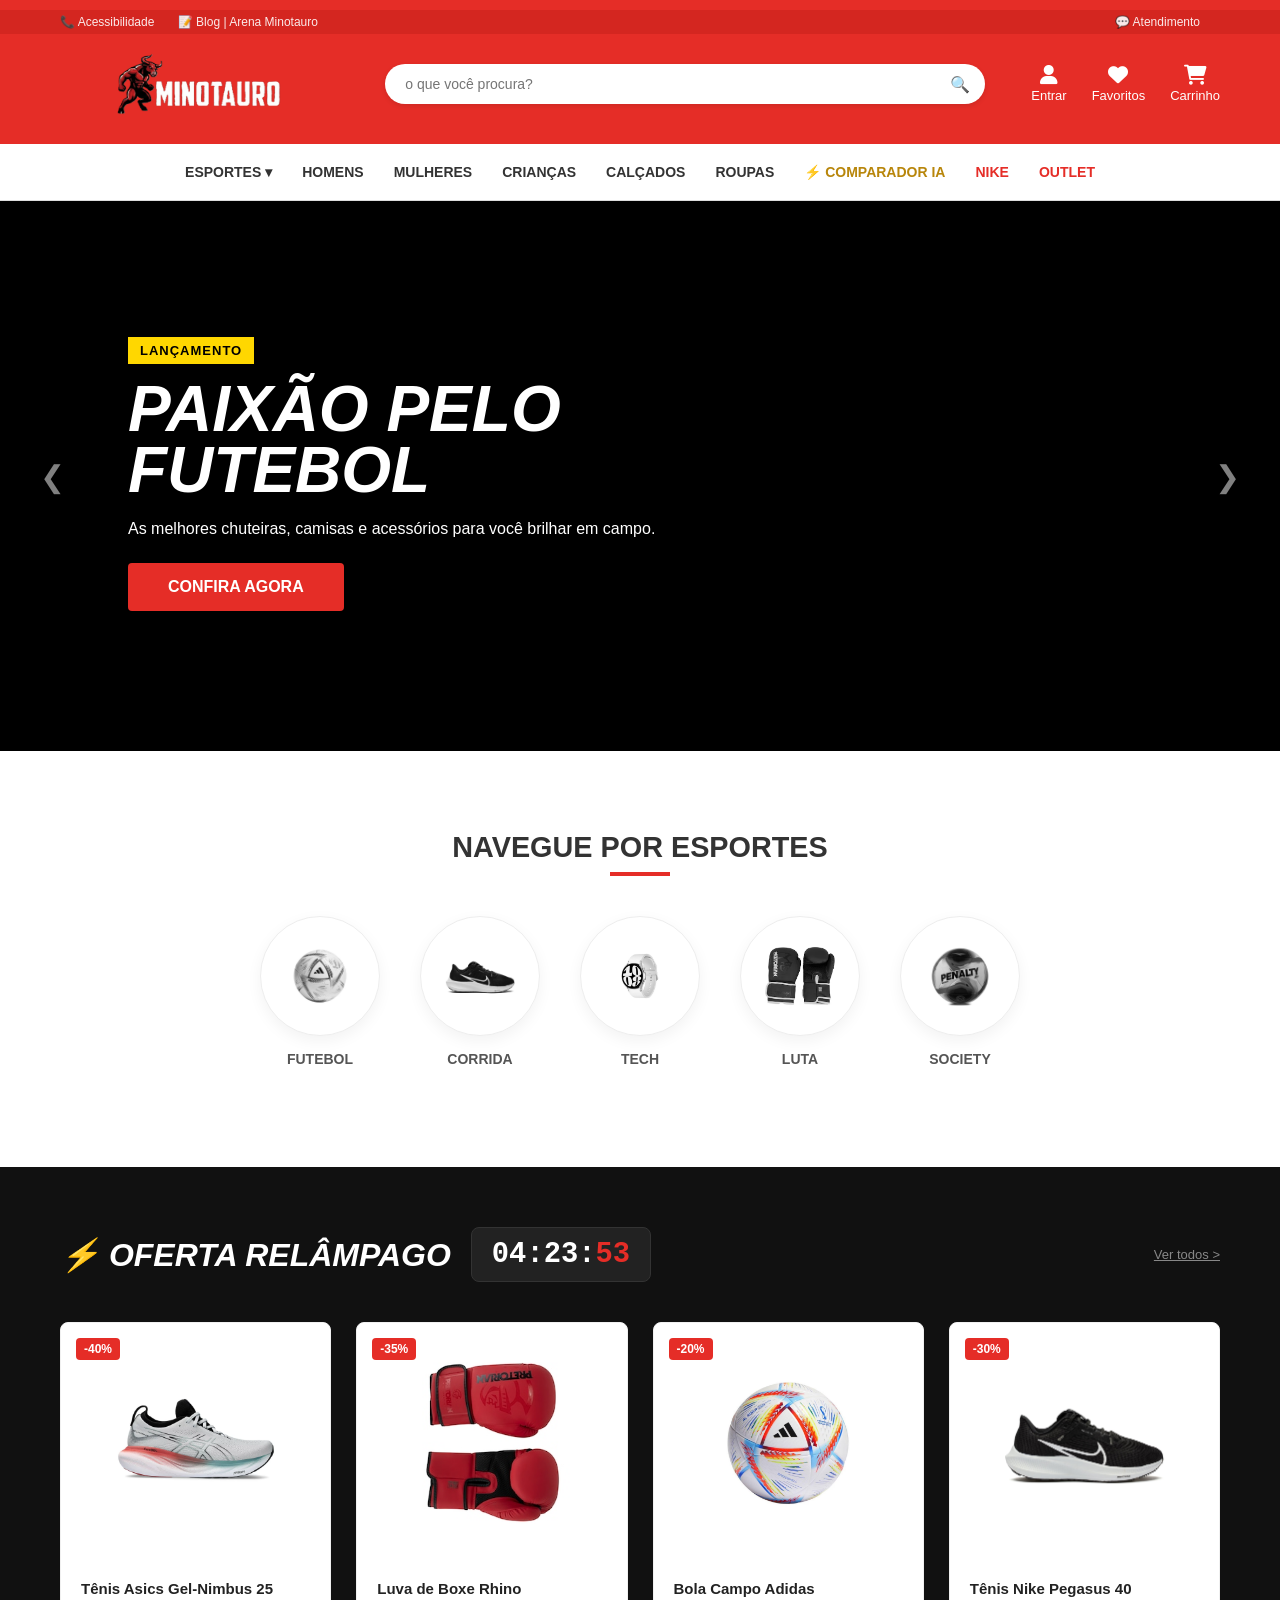
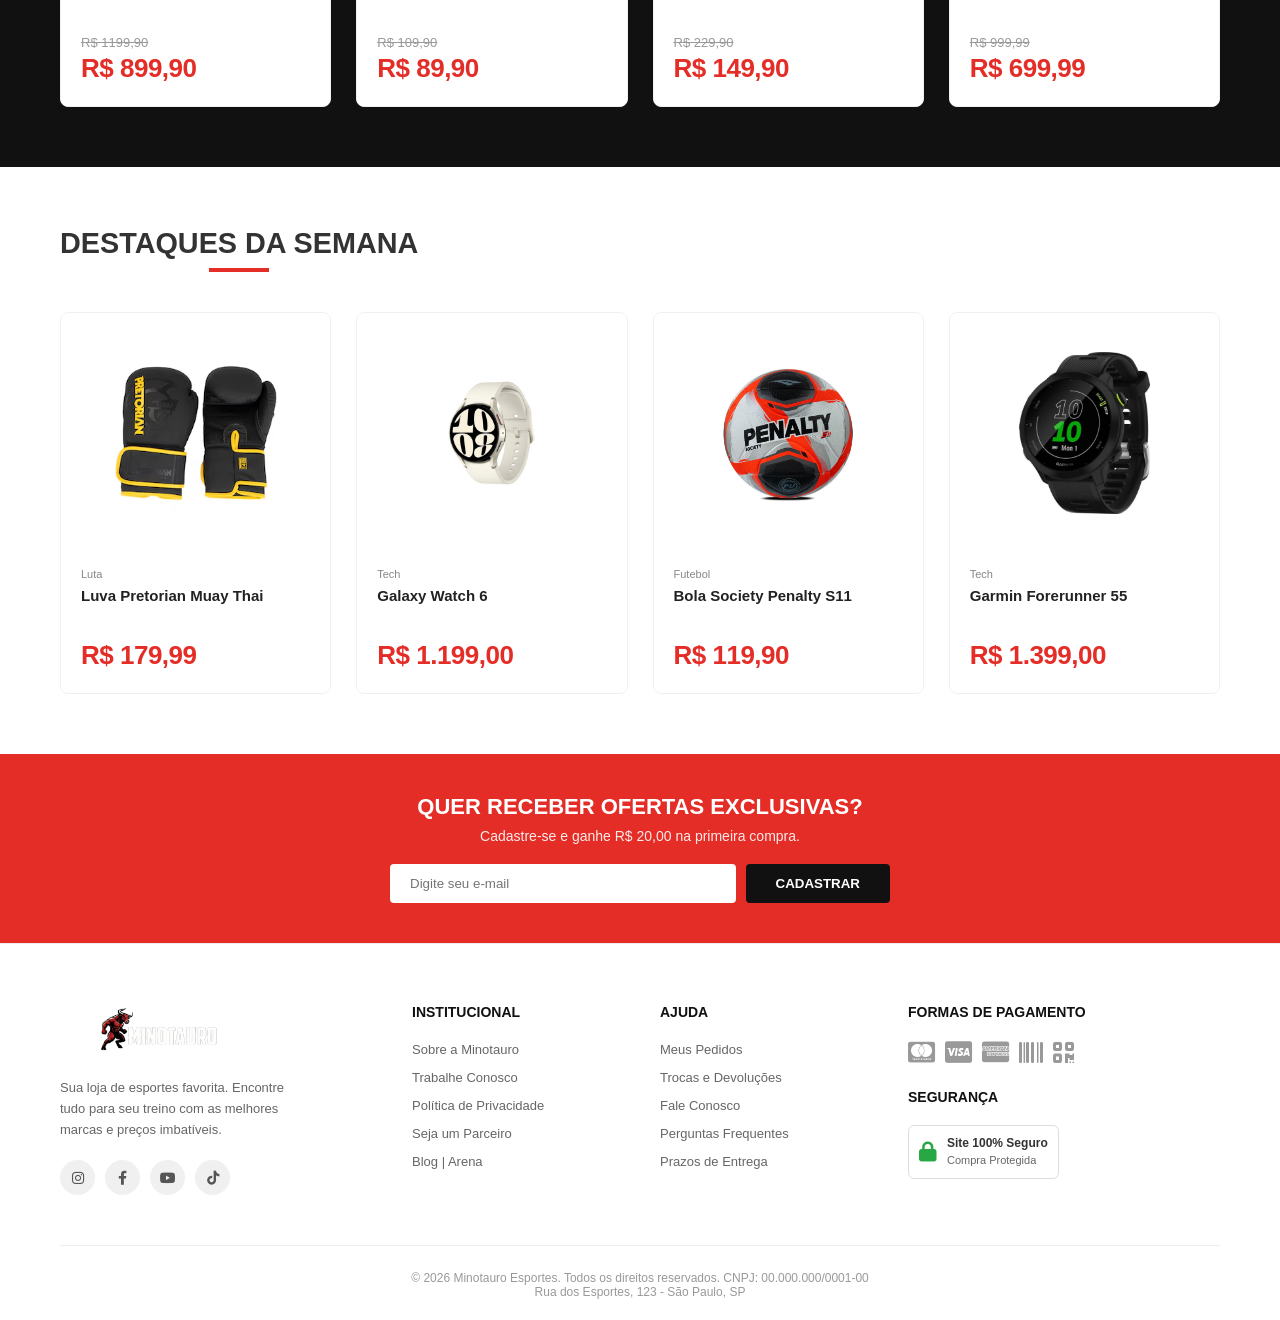
==== home.html @ d7e00674 "Refinamento do projeto" ====
<!DOCTYPE html>
<html lang="pt-BR">
<head>
    <meta charset="UTF-8">
    <meta name="viewport" content="width=device-width, initial-scale=1.0">
    <title>Minotauro Sports - Oficial</title>
    <link rel="stylesheet" href="home.css">
    <link rel="stylesheet" href="https://cdnjs.cloudflare.com/ajax/libs/font-awesome/6.0.0/css/all.min.css">
</head>
<body>

    <header class="header">
        <div class="header-top">
            <div class="container">
                <div class="header-links">
                    <span>📞 Acessibilidade</span>
                    <span>📝 Blog | Arena Minotauro</span>
                </div>
                <div class="header-links">
                    <span>💬 Atendimento</span>
                </div>
            </div>
        </div>
        <div class="header-main">
            <div class="container header-content">
                <button class="mobile-menu-btn" onclick="toggleMenu()"><i class="fas fa-bars"></i></button>

                <a href="home.html" class="logo">
                    <img src="imagens/Minotauro 3.PNG" alt="Minotauro" class="logo-img">
                </a>
                
                <div class="search-container">
                    <input type="text" class="search-input" placeholder="o que você procura?">
                    <button class="search-btn">🔍</button>
                </div>

              <div class="header-icons">
    
    <a href="login.html" id="btn-login-header" class="header-item">
        <i class="fas fa-user"></i> <span>Entrar</span>
    </a>

    <a href="#" class="header-item"><i class="fas fa-heart"></i> <span>Favoritos</span></a>
    
    <a href="#" class="header-item">
        <i class="fas fa-shopping-cart"></i> 
        <span id="cart-count" class="cart-badge" style="display:none">0</span>
        <span>Carrinho</span>
    </a>
</div>
            </div>
        </div>
    </header>

    <nav class="nav-bar" id="navBar">
        <div class="container">
            <ul class="nav-list">
              <li class="dropdown">
                    <a href="#" class="nav-link">Esportes ▾</a>
                    <div class="dropdown-content">
                        <a href="#"><i class="fas fa-running"></i> Corrida</a>
                        <a href="#"><i class="far fa-futbol"></i> Futebol</a>
                        <a href="#"><i class="fas fa-dumbbell"></i> Academia</a>
                        <a href="#"><i class="fas fa-basketball-ball"></i> Basquete</a>
                        <a href="#"><i class="fas fa-swimmer"></i> Natação</a>
                        <a href="#"><i class="fas fa-table-tennis"></i> Tênis</a>
                    </div>
                </li>
                <li><a href="#" class="nav-link">Homens</a></li>
                <li><a href="#" class="nav-link">Mulheres</a></li>
                <li><a href="#" class="nav-link">Crianças</a></li>
                <li><a href="#" class="nav-link">Calçados</a></li>
                <li><a href="#" class="nav-link">Roupas</a></li>
                
                <li>
                    <a href="index.html" id="btn-comparador-menu" class="nav-link link-dourado-brilhante">
                        ⚡ Comparador IA
                    </a>
                </li>
                
                <li><a href="#" class="nav-link red-text">Nike</a></li>
                <li><a href="#" class="nav-link red-text">Outlet</a></li>
            </ul>
        </div>
    </nav>

    <section class="hero-slider">
        <div class="slider-container">
            <div class="slide active" style="background-image: url('https://images.unsplash.com/photo-1517466787929-bc90951d0974?auto=format&fit=crop&q=80');">
                <div class="hero-content">
                    <span class="tag-hero">Lançamento</span>
                    <h1>Paixão pelo<br>Futebol</h1>
                    <p>As melhores chuteiras, camisas e acessórios para você brilhar em campo.</p>
                    <a href="#" class="btn-hero">Confira Agora</a>
                </div>
            </div>
            <div class="slide" style="background-image: url('https://images.unsplash.com/photo-1534438327276-14e5300c3a48?auto=format&fit=crop&q=80');">
                <div class="hero-content">
                    <span class="tag-hero">Alta Performance</span>
                    <h1>Supere seus<br>Limites</h1>
                    <p>Roupas de compressão e tênis de performance para o seu treino.</p>
                    <a href="#" class="btn-hero">Ver Ofertas</a>
                </div>
            </div>
        </div>
        <button class="prev-slide" onclick="mudarSlide(-1)">&#10094;</button>
        <button class="next-slide" onclick="mudarSlide(1)">&#10095;</button>
    </section>

    <section class="container categories-section">
        <h2 class="section-title">Navegue por Esportes</h2>
        <div class="cat-grid">
            <a href="#" class="cat-item">
                <div class="cat-circle"><img src="imagens/Bola Futebol Campo Adidas Al Rihla.avif" alt="Futebol"></div>
                <span class="cat-name">Futebol</span>
            </a>
            <a href="#" class="cat-item">
                <div class="cat-circle"><img src="imagens/tenis Nike Pegasus 40.avif" alt="Corrida"></div>
                <span class="cat-name">Corrida</span>
            </a>
            <a href="#" class="cat-item">
                <div class="cat-circle"><img src="imagens/Smartwatch Samsung Galaxy Watch 6.avif" alt="Tech"></div>
                <span class="cat-name">Tech</span>
            </a>
            <a href="#" class="cat-item">
                <div class="cat-circle"><img src="imagens/98567533A6.avif" alt="Luta"></div>
                <span class="cat-name">Luta</span>
            </a>
            <a href="#" class="cat-item">
                <div class="cat-circle"><img src="imagens/Bola Society Penalty S11 R2.avif" alt="Society"></div>
                <span class="cat-name">Society</span>
            </a>
        </div>
    </section>

    <section class="flash-sale">
        <div class="container">
            <div class="flash-header">
                <div class="flash-title">
                    <h2>⚡ OFERTA RELÂMPAGO</h2>
                    <div class="timer-box">
                        <span id="h">04</span>:<span id="m">23</span>:<span id="s" style="color:var(--primary-red)">55</span>
                    </div>
                </div>
                <a href="#" class="view-all-link">Ver todos ></a>
            </div>

            <div class="flash-grid">
                <a href="produto.html?id=5" class="product-card">
                    <span class="tag-off">-40%</span>
                    <div class="img-wrapper"><img src="imagens/tenis Asics Gel-Nimbus 25.avif" alt="Asics"></div>
                    <div class="p-info">
                        <h3>Tênis Asics Gel-Nimbus 25</h3>
                        <div class="p-price"><span class="old">R$ 1199,90</span><span class="new">R$ 899,90</span></div>
                        <button class="btn-card-action">Eu quero!</button>
                    </div>
                </a>
                <a href="produto.html?id=1" class="product-card">
                    <span class="tag-off">-35%</span>
                    <div class="img-wrapper"><img src="imagens/9856752VA4.jpg" alt="Luva"></div>
                    <div class="p-info">
                        <h3>Luva de Boxe Rhino</h3>
                        <div class="p-price"><span class="old">R$ 109,90</span><span class="new">R$ 89,90</span></div>
                        <button class="btn-card-action">Eu quero!</button>
                    </div>
                </a>
                <a href="produto.html?id=7" class="product-card">
                    <span class="tag-off">-20%</span>
                    <div class="img-wrapper"><img src="imagens/Bola Futebol Campo Adidas Al Rihla.avif" alt="Bola"></div>
                    <div class="p-info">
                        <h3>Bola Campo Adidas</h3>
                        <div class="p-price"><span class="old">R$ 229,90</span><span class="new">R$ 149,90</span></div>
                        <button class="btn-card-action">Eu quero!</button>
                    </div>
                </a>
                <a href="produto.html?id=4" class="product-card">
                    <span class="tag-off">-30%</span>
                    <div class="img-wrapper"><img src="imagens/tenis Nike Pegasus 40.avif" alt="Nike"></div>
                    <div class="p-info">
                        <h3>Tênis Nike Pegasus 40</h3>
                        <div class="p-price"><span class="old">R$ 999,99</span><span class="new">R$ 699,99</span></div>
                        <button class="btn-card-action">Eu quero!</button>
                    </div>
                </a>
            </div>
        </div>
    </section>

<section class="container showcase">
        <h2 class="section-title">Destaques da Semana</h2>
        <div class="products-grid">
            
            <a href="produto.html?id=2" class="product-card">
                <div class="img-wrapper">
                    <img src="imagens/98567533A6.avif" alt="Pretorian">
                </div>
                <div class="p-info">
                    <span class="p-cat">Luta</span>
                    <h3>Luva Pretorian Muay Thai</h3>
                    <div class="p-price">
                        <span class="new">R$ 179,99</span>
                    </div>
                    <button class="btn-card-action">Eu quero!</button>
                </div>
            </a>

            <a href="produto.html?id=11" class="product-card">
                <div class="img-wrapper">
                    <img src="imagens/Smartwatch Samsung Galaxy Watch 6.avif" alt="Samsung">
                </div>
                <div class="p-info">
                    <span class="p-cat">Tech</span>
                    <h3>Galaxy Watch 6</h3>
                    <div class="p-price">
                        <span class="new">R$ 1.199,00</span>
                    </div>
                    <button class="btn-card-action">Eu quero!</button>
                </div>
            </a>

            <a href="produto.html?id=9" class="product-card">
                <div class="img-wrapper">
                    <img src="imagens/Bola Society Penalty S11 R2.avif" alt="Penalty">
                </div>
                <div class="p-info">
                    <span class="p-cat">Futebol</span>
                    <h3>Bola Society Penalty S11</h3>
                    <div class="p-price">
                        <span class="new">R$ 119,90</span>
                    </div>
                    <button class="btn-card-action">Eu quero!</button>
                </div>
            </a>

            <a href="produto.html?id=10" class="product-card">
                <div class="img-wrapper">
                    <img src="imagens/Relogio Garmin Forerunner 55.avif" alt="Garmin">
                </div>
                <div class="p-info">
                    <span class="p-cat">Tech</span>
                    <h3>Garmin Forerunner 55</h3>
                    <div class="p-price">
                        <span class="new">R$ 1.399,00</span>
                    </div>
                    <button class="btn-card-action">Eu quero!</button>
                </div>
            </a>

        </div>
    </section>

  <section class="newsletter-section">
        <div class="container news-content">
            <h3>Quer receber ofertas exclusivas?</h3>
            <p>Cadastre-se e ganhe R$ 20,00 na primeira compra.</p>
            <form class="news-form" onsubmit="event.preventDefault(); alert('Cadastrado com sucesso! ✅')">
                <input type="email" placeholder="Digite seu e-mail" required>
                <button type="submit">Cadastrar</button>
            </form>
        </div>
    </section>

    <footer class="main-footer">
        <div class="container">
            <div class="footer-grid">
                
                <div class="footer-col brand-col">
                    <img src="imagens/Minotauro 3.PNG" alt="Minotauro" style="height: 50px;">
                    <p>Sua loja de esportes favorita. Encontre tudo para seu treino com as melhores marcas e preços imbatíveis.</p>
                    <div class="social-icons">
                        <a href="#" class="social-btn"><i class="fab fa-instagram"></i></a>
                        <a href="#" class="social-btn"><i class="fab fa-facebook-f"></i></a>
                        <a href="#" class="social-btn"><i class="fab fa-youtube"></i></a>
                        <a href="#" class="social-btn"><i class="fab fa-tiktok"></i></a>
                    </div>
                </div>

                <div class="footer-col">
                    <h4 class="footer-title">Institucional</h4>
                    <ul class="footer-links">
                        <li><a href="#">Sobre a Minotauro</a></li>
                        <li><a href="#">Trabalhe Conosco</a></li>
                        <li><a href="#">Política de Privacidade</a></li>
                        <li><a href="#">Seja um Parceiro</a></li>
                        <li><a href="#">Blog | Arena</a></li>
                    </ul>
                </div>

                <div class="footer-col">
                    <h4 class="footer-title">Ajuda</h4>
                    <ul class="footer-links">
                        <li><a href="#">Meus Pedidos</a></li>
                        <li><a href="#">Trocas e Devoluções</a></li>
                        <li><a href="#">Fale Conosco</a></li>
                        <li><a href="#">Perguntas Frequentes</a></li>
                        <li><a href="#">Prazos de Entrega</a></li>
                    </ul>
                </div>

                <div class="footer-col">
                    <h4 class="footer-title">Formas de Pagamento</h4>
                    <div class="payment-methods">
                        <i class="fab fa-cc-mastercard"></i>
                        <i class="fab fa-cc-visa"></i>
                        <i class="fab fa-cc-amex"></i>
                        <i class="fas fa-barcode"></i> <i class="fas fa-qrcode"></i> </div>

                    <h4 class="footer-title" style="margin-top: 20px;">Segurança</h4>
                    <div class="security-badge">
                        <i class="fas fa-lock"></i>
                        <div class="security-text">
                            <strong>Site 100% Seguro</strong>
                            <span>Compra Protegida</span>
                        </div>
                    </div>
                </div>

            </div>

            <div class="footer-bottom">
                <p>&copy; 2026 Minotauro Esportes. Todos os direitos reservados. CNPJ: 00.000.000/0001-00</p>
                <p>Rua dos Esportes, 123 - São Paulo, SP</p>
            </div>
        </div>
    </footer>

    <script src="script.js"></script>
    <script>
        // SCRIPT DO CARROSSEL & TIMER
        let slideIndex = 0;
        const slides = document.querySelectorAll(".slide");
        function mudarSlide(n) {
            slideIndex += n;
            if (slideIndex >= slides.length) slideIndex = 0;
            if (slideIndex < 0) slideIndex = slides.length - 1;
            slides.forEach(s => s.classList.remove("active"));
            slides[slideIndex].classList.add("active");
        }
        setInterval(() => { mudarSlide(1) }, 5000);

        function toggleMenu() { document.getElementById('navBar').classList.toggle('active'); }

        function startTimer() {
            let hours = 4, minutes = 23, seconds = 55;
            setInterval(() => {
                seconds--;
                if(seconds<0){seconds=59;minutes--;}
                if(minutes<0){minutes=59;hours--;}
                document.getElementById('h').innerText = hours<10?'0'+hours:hours;
                document.getElementById('m').innerText = minutes<10?'0'+minutes:minutes;
                document.getElementById('s').innerText = seconds<10?'0'+seconds:seconds;
            },1000);
        }
        startTimer();
    </script>
</body>
</html>
---- home.css ----
/* =========================================
   1. GERAL & TIPOGRAFIA
   ========================================= */
:root {
    --primary-red: #e52d27;
    --dark-red: #d42620;
    --black: #111;
    --gray: #f5f5f5;
    --text-color: #333;
    --gold-dark: #B8860B; /* Dourado Escuro Sólido */
}

* { margin: 0; padding: 0; box-sizing: border-box; }

body { 
    font-family: -apple-system, BlinkMacSystemFont, "Segoe UI", Roboto, "Helvetica Neue", Arial, sans-serif;
    background-color: #fff; 
    color: #333;
    overflow-x: hidden; 
    -webkit-font-smoothing: antialiased;
}

.container { max-width: 1200px; margin: 0 auto; padding: 0 20px; }
a { text-decoration: none; color: inherit; }
ul { list-style: none; }

/* =========================================
   2. HEADER (ESTILO CLÁSSICO MINOTAURO)
   ========================================= */
.header {
  background-color: var(--primary-red);
  color: white;
  padding: 10px 0;
  position: relative;
  z-index: 100;
}

.header-top {
  background-color: var(--dark-red);
  padding: 5px 0;
  font-size: 12px;
}

.header-top .container {
    display: flex;
    justify-content: space-between;
}

.header-links span { margin-right: 20px; opacity: 0.9; }

.header-main { padding: 15px 0; }
.header-content { display: flex; align-items: center; justify-content: space-between; gap: 30px; }

/* Logo Original (Sem filtro) */
.logo-img { 
    height: 70px; 
    width: auto; 
    display: block; 
}

/* Busca (Estilo Arredondado) */
.search-container { flex: 1; max-width: 600px; position: relative; }
.search-input { 
    width: 100%; padding: 12px 50px 12px 20px; 
    border: none; border-radius: 25px; 
    font-size: 14px; outline: none;
    box-shadow: 0 2px 5px rgba(0,0,0,0.1);
}
.search-btn { 
    position: absolute; right: 15px; top: 50%; transform: translateY(-50%); 
    border: none; background: none; color: var(--primary-red); cursor: pointer; font-size: 16px;
}

/* Ícones de Ação */
.header-icons { display: flex; gap: 25px; align-items: center; font-size: 13px; font-weight: 500; }
.header-item { 
    display: flex; flex-direction: column; align-items: center; gap: 3px; 
    cursor: pointer; color: white; transition: 0.2s; 
}
.header-item i { font-size: 20px; }
.header-item:hover { opacity: 0.8; }

/* Menu Mobile (Botão Hambúrguer) */
.mobile-menu-btn { display: none; background: none; border: none; font-size: 24px; cursor: pointer; color: white; }

/* =========================================
   3. NAVEGAÇÃO (CLEAN & CENTRALIZADA)
   ========================================= */
.nav-bar { 
    background-color: white; 
    border-bottom: 1px solid #ddd; 
    padding: 0; 
    box-shadow: 0 2px 5px rgba(0,0,0,0.05);
}

.nav-list { 
    display: flex; 
    gap: 30px; 
    list-style: none; 
    flex-wrap: wrap; 
    align-items: center;
    justify-content: center; /* Centraliza itens */
    padding: 15px 0;
}

.nav-link { 
    text-decoration: none; 
    color: #333; 
    font-weight: 600; 
    font-size: 14px; 
    text-transform: uppercase;
    transition: color 0.3s;
    padding: 5px 0;
    display: block;
    position: relative;
}

.nav-link:hover, .red-text { color: var(--primary-red); }

/* =========================================
   DROPDOWN DE ESPORTES (ESTILO COM ÍCONES)
   ========================================= */
.dropdown { position: relative; }

.dropdown-content {
    display: none; 
    position: absolute; 
    top: 100%; 
    left: 0;
    background-color: #fff; 
    min-width: 350px; /* Mais largo para caber 2 colunas */
    box-shadow: 0 10px 30px rgba(0,0,0,0.1);
    z-index: 200; 
    border-top: 3px solid var(--primary-red); 
    border-radius: 0 0 4px 4px;
    padding: 20px;
    
    /* Layout em Grade (2 Colunas) */
    grid-template-columns: 1fr 1fr;
    gap: 10px;
}

/* Ao passar o mouse, vira Grid */
.dropdown:hover .dropdown-content { 
    display: grid; 
    animation: fadeIn 0.3s ease; 
}

.dropdown-content a {
    color: #555; 
    padding: 10px; 
    text-decoration: none; 
    display: flex; /* Alinha ícone e texto */
    align-items: center;
    gap: 12px; /* Espaço entre ícone e texto */
    font-size: 13px; 
    font-weight: 700; /* Texto mais negrito igual ao print */
    text-transform: uppercase;
    border-radius: 4px;
    transition: 0.2s;
    border-bottom: none; /* Removemos a linha antiga */
}

/* Estilo do Ícone */
.dropdown-content a i {
    color: var(--primary-red); /* Ícone Vermelho */
    font-size: 16px;
    width: 20px; /* Largura fixa para alinhar textos */
    text-align: center;
}

/* Hover no item */
.dropdown-content a:hover { 
    background-color: #fff5f5; /* Fundo rosinha claro */
    color: var(--primary-red); 
    padding-left: 15px; /* Pequeno movimento para direita */
}

/* Animação suave */
@keyframes fadeIn { 
    from { opacity: 0; transform: translateY(10px); } 
    to { opacity: 1; transform: translateY(0); } 
}

/* Ajuste Mobile: Dropdown volta a ser lista simples */
@media (max-width: 900px) {
    .dropdown:hover .dropdown-content { 
        display: block; 
        position: static; 
        box-shadow: none; 
        border: none; 
        padding-left: 20px; 
    }
    .dropdown-content a {
        border-bottom: 1px solid #f9f9f9;
        font-weight: normal;
    }
}
/* BOTÃO COMPARADOR (Cor Sólida Dourado Escuro) */
.link-dourado-brilhante {
    color: var(--gold-dark) !important;
    font-weight: 800 !important;
    text-decoration: none;
    background: none;
    -webkit-background-clip: unset;
    background-clip: unset;
    animation: none;
    transition: all 0.3s ease;
}

.link-dourado-brilhante:hover {
    color: #8B6508 !important; /* Tom mais escuro no hover */
    transform: scale(1.05);
}

/* =========================================
   4. SLIDER (GRANDE IMPACTO)
   ========================================= */
.hero-slider { 
    position: relative; 
    height: 550px; 
    overflow: hidden; 
    background: #000; 
    margin-bottom: 40px;
}
.slider-container { height: 100%; width: 100%; }

.slide {
    position: absolute; top: 0; left: 0; width: 100%; height: 100%;
    background-size: cover; background-position: center;
    display: flex; align-items: center; 
    opacity: 0; transition: opacity 1s ease-in-out;
}
.slide.active { opacity: 1; z-index: 1; }

.slide::before {
    content: ''; position: absolute; top: 0; left: 0; width: 100%; height: 100%;
    background: linear-gradient(90deg, rgba(0,0,0,0.8) 0%, rgba(0,0,0,0.3) 60%, rgba(0,0,0,0) 100%);
}

.hero-content { 
    position: relative; z-index: 2; color: white; 
    margin-left: 10%; max-width: 550px; 
    animation: slideUp 0.8s ease-out forwards;
}
@keyframes slideUp { from { opacity: 0; transform: translateY(30px); } to { opacity: 1; transform: translateY(0); } }

.hero-content h1 { 
    font-size: 4rem; 
    line-height: 0.95; font-weight: 900; 
    text-transform: uppercase; margin: 20px 0; font-style: italic;
    text-shadow: 2px 2px 10px rgba(0,0,0,0.5);
}
.tag-hero { background: #ffd700; color: #000; padding: 6px 12px; font-weight: 800; text-transform: uppercase; font-size: 13px; letter-spacing: 1px; }
.btn-hero { 
    display: inline-block; background: var(--primary-red); color: white; 
    padding: 15px 40px; font-weight: bold; border-radius: 4px; margin-top: 25px; 
    transition: 0.3s; font-size: 16px; text-transform: uppercase;
}
.btn-hero:hover { background: white; color: var(--primary-red); }

.prev-slide, .next-slide {
    position: absolute; top: 50%; transform: translateY(-50%);
    background: transparent; color: rgba(255,255,255,0.5); border: none; 
    padding: 20px; cursor: pointer; z-index: 10; font-size: 30px;
    transition: 0.3s;
}
.prev-slide:hover, .next-slide:hover { color: white; transform: translateY(-50%) scale(1.2); }
.prev-slide { left: 20px; }
.next-slide { right: 20px; }

/* =========================================
   5. CATEGORIAS
   ========================================= */
.categories-section { padding: 40px 0; text-align: center; }
.section-title { font-size: 1.8rem; font-weight: 800; text-transform: uppercase; margin-bottom: 40px; color: #333; position: relative; display: inline-block; }
.section-title::after { content: ''; display: block; width: 60px; height: 4px; background: var(--primary-red); margin: 8px auto 0; }

.cat-grid { display: flex; justify-content: center; gap: 40px; flex-wrap: wrap; }
.cat-item { display: flex; flex-direction: column; align-items: center; gap: 15px; transition: 0.3s; cursor: pointer; }
.cat-circle {
    width: 120px; height: 120px; border-radius: 50%; background: #fff; border: 1px solid #eee;
    display: flex; align-items: center; justify-content: center; overflow: hidden; transition: 0.3s;
    box-shadow: 0 5px 15px rgba(0,0,0,0.05);
}
.cat-circle img { width: 60%; height: 60%; object-fit: contain; filter: grayscale(100%); transition: 0.3s; }
.cat-name { font-weight: 700; font-size: 14px; color: #555; text-transform: uppercase; }

.cat-item:hover .cat-circle { border-color: var(--primary-red); transform: translateY(-5px); box-shadow: 0 10px 25px rgba(229, 45, 39, 0.2); }
.cat-item:hover img { filter: grayscale(0); transform: scale(1.1); }
.cat-item:hover .cat-name { color: var(--primary-red); }

/* =========================================
   6. OFERTA RELÂMPAGO & CARDS
   ========================================= */
.flash-sale { background-color: #111; padding: 60px 0; color: white; margin: 60px 0; }
.flash-header { display: flex; justify-content: space-between; align-items: center; margin-bottom: 40px; }
.flash-title { display: flex; align-items: center; gap: 20px; }
.flash-title h2 { font-size: 2rem; margin: 0; font-weight: 800; font-style: italic; color: white; }
.timer-box { font-size: 1.8rem; font-weight: 800; font-family: monospace; color: #fff; background: #222; padding: 10px 20px; border-radius: 8px; border: 1px solid #333; }
.view-all-link { color: #888; font-size: 13px; text-decoration: underline; }

.flash-grid, .products-grid { display: grid; grid-template-columns: repeat(4, 1fr); gap: 25px; }

/* --- CARD DE PRODUTO (DESIGN CLEAN) --- */
.product-card {
    background: white; 
    border: 1px solid #f0f0f0; 
    border-radius: 8px; 
    overflow: hidden; 
    position: relative;
    transition: all 0.3s ease; 
    display: flex; 
    flex-direction: column; 
    text-align: left;
    height: 100%; 
    cursor: pointer;
}

.product-card:hover { 
    transform: translateY(-5px); 
    box-shadow: 0 15px 35px rgba(0,0,0,0.1); 
    border-color: transparent;
}

.img-wrapper { 
    height: 240px; 
    padding: 30px; 
    display: flex; 
    align-items: center; 
    justify-content: center; 
    background: #fff; 
    position: relative;
}

.img-wrapper img { max-width: 90%; max-height: 90%; object-fit: contain; transition: transform 0.4s ease; }
.product-card:hover .img-wrapper img { transform: scale(1.08); }

.p-info { 
    padding: 15px 20px 25px 20px; 
    display: flex; flex-direction: column; flex: 1; 
    background: white; justify-content: flex-end; 
}

.p-cat { font-size: 11px; text-transform: capitalize; color: #888; font-weight: 500; margin-bottom: 5px; display: block; }
.p-info h3 { font-size: 15px; color: #222; margin-bottom: 15px; line-height: 1.4; font-weight: 700; min-height: 42px; }

/* Preço */
.p-price { margin-top: auto; display: flex; align-items: flex-end; gap: 5px; flex-wrap: wrap; }

/* 1. Regra Geral: Esconde preço antigo (Para os Destaques ficarem clean) */
.p-price .old { display: none; }

/* 2. Regra Específica: Mostra preço antigo nas Ofertas Relâmpago */
.flash-grid .p-price .old { 
    display: block; 
    font-size: 13px; text-decoration: line-through; 
    color: #999; font-weight: 500; width: 100%; margin-bottom: 0; 
}

.p-price .new { 
    font-size: 26px; font-weight: 900; color: #e52d27; 
    letter-spacing: -0.5px; line-height: 1; 
}

/* Botão Eu Quero */
.btn-card-action {
    position: absolute; bottom: 20px; left: 20px; right: 20px;
    width: calc(100% - 40px); background: #111; color: white; border: none; 
    padding: 12px; font-weight: 800; border-radius: 4px; cursor: pointer; 
    opacity: 0; transform: translateY(10px); transition: all 0.3s cubic-bezier(0.25, 0.8, 0.25, 1);
    text-transform: uppercase; font-size: 12px; box-shadow: 0 5px 15px rgba(0,0,0,0.2);
}

.product-card:hover .btn-card-action { opacity: 1; transform: translateY(0); }
.btn-card-action:hover { background: var(--primary-red); transform: translateY(-2px); }

.tag-off { position: absolute; top: 15px; left: 15px; background: var(--primary-red); color: white; padding: 4px 8px; font-weight: 800; font-size: 12px; border-radius: 4px; z-index: 5; }

/* BANNER DESAFIO */
.challenge-banner {
    background: linear-gradient(135deg, #e0e0e0 0%, #f9f9f9 100%); padding: 60px; 
    border-radius: 12px; margin: 60px 0; position: relative; overflow: hidden;
    display: flex; align-items: center; justify-content: space-between;
}
.challenge-text h2 { font-size: 3rem; font-weight: 900; line-height: 0.9; font-style: italic; color: #111; margin-bottom: 15px; }
.challenge-text p { color: #555; margin-bottom: 30px; font-size: 1.1rem; }
.btn-challenge { border: 2px solid #111; background: transparent; padding: 12px 35px; font-weight: 800; cursor: pointer; transition: 0.3s; text-transform: uppercase; }
.btn-challenge:hover { background: #111; color: white; }

/* =========================================
   7. RODAPÉ REFINADO
   ========================================= */
.newsletter-section { background-color: var(--primary-red); color: white; padding: 40px 0; text-align: center; margin-top: 60px; }
.news-content h3 { font-size: 22px; font-weight: 800; text-transform: uppercase; margin-bottom: 8px; }
.news-content p { font-size: 14px; margin-bottom: 20px; opacity: 0.9; }
.news-form { display: flex; justify-content: center; gap: 10px; max-width: 500px; margin: 0 auto; }
.news-form input { flex: 1; padding: 12px 20px; border-radius: 4px; border: none; outline: none; }
.news-form button { background-color: #111; color: white; font-weight: 800; text-transform: uppercase; padding: 12px 30px; border: none; border-radius: 4px; cursor: pointer; transition: 0.3s; }
.news-form button:hover { background-color: #333; transform: translateY(-2px); }

.main-footer { background-color: #fff; color: #333; padding: 60px 0 20px; border-top: 1px solid #eee; }
.footer-grid { display: grid; grid-template-columns: 1.5fr 1fr 1fr 1.5fr; gap: 40px; margin-bottom: 50px; }

.brand-col p { font-size: 13px; color: #666; line-height: 1.6; margin: 20px 0; max-width: 250px; }
.social-icons { display: flex; gap: 10px; }
.social-btn { width: 35px; height: 35px; background-color: #f0f0f0; border-radius: 50%; display: flex; align-items: center; justify-content: center; color: #555; transition: 0.3s; font-size: 14px; }
.social-btn:hover { background-color: var(--primary-red); color: white; }

.footer-title { font-size: 14px; font-weight: 800; text-transform: uppercase; margin-bottom: 20px; color: #111; }
.footer-links li { margin-bottom: 10px; }
.footer-links a { font-size: 13px; color: #666; transition: 0.2s; }
.footer-links a:hover { color: var(--primary-red); padding-left: 5px; }

.payment-methods { display: flex; gap: 10px; flex-wrap: wrap; margin-bottom: 25px; color: #999; font-size: 24px; }
.security-badge { display: flex; align-items: center; gap: 10px; border: 1px solid #ddd; padding: 10px; border-radius: 6px; display: inline-flex; }
.security-badge i { color: #28a745; font-size: 20px; }
.security-text strong { display: block; font-size: 12px; color: #333; }
.security-text span { font-size: 11px; color: #666; }

.footer-bottom { border-top: 1px solid #eee; padding-top: 25px; text-align: center; font-size: 12px; color: #999; }

/* =========================================
   8. TUTORIAL / POPOVER (REFINADO PARA HOME)
   ========================================= */
.tutorial-overlay {
    position: fixed; top: 0; left: 0; width: 100%; height: 100%;
    background: rgba(0,0,0,0.7); z-index: 10000; opacity: 0; 
    transition: opacity 0.3s; pointer-events: none; cursor: pointer;
}
.tutorial-overlay.visible { opacity: 1; pointer-events: auto; }

.tutorial-popover {
    position: absolute; 
    z-index: 10002; /* Acima do menu e do slider */
    background: white; 
    width: 280px; 
    padding: 20px; 
    border-radius: 12px; 
    box-shadow: 0 10px 40px rgba(0,0,0,0.4); 
    
    /* Estado inicial */
    opacity: 0; 
    transform: translateY(15px); 
    transition: all 0.4s cubic-bezier(0.175, 0.885, 0.32, 1.275); 
    pointer-events: none; 
    
    /* Borda superior vermelha */
    border-top: 4px solid #e52d27; 
}

.tutorial-popover.visible { 
    opacity: 1; 
    transform: translateY(0); 
    pointer-events: auto; 
}

/* Seta dinâmica */
.tutorial-arrow {
    position: absolute; 
    top: -12px; 
    width: 0; height: 0; 
    border-left: 8px solid transparent; 
    border-right: 8px solid transparent; 
    border-bottom: 8px solid #e52d27; 
    left: 20px; /* Ajustado via JS */
    transition: left 0.3s; 
}

/* Cabeçalho do Balão */
.popover-header { 
    display: flex; 
    align-items: center; 
    justify-content: space-between; 
    margin-bottom: 10px; 
}

.popover-title-group { display: flex; align-items: center; gap: 8px; }
.popover-badge { background: #e52d27; color: white; font-size: 9px; font-weight: 800; padding: 2px 6px; border-radius: 4px; text-transform: uppercase; }
.popover-title { color: #333; font-weight: 800; font-size: 14px; margin: 0; }

.popover-text { font-size: 13px; color: #666; line-height: 1.5; margin-bottom: 15px; }

/* Botão de Fechar (X) */
.popover-close { 
    border: none; background: none; color: #999; 
    cursor: pointer; font-size: 18px; line-height: 1; 
    padding: 0; margin-left: 10px;
}
.popover-close:hover { color: #333; }

/* Botão de Ação ("Vamos lá!") */
.popover-action-btn {
    display: block;
    width: 100%;
    background-color: #e52d27;
    color: white;
    border: none;
    padding: 10px 0;
    border-radius: 6px;
    font-size: 13px;
    font-weight: 700;
    text-transform: uppercase;
    cursor: pointer;
    text-align: center;
    transition: background 0.2s, transform 0.2s;
    text-decoration: none;
    box-shadow: 0 4px 6px rgba(229, 45, 39, 0.2);
}

.popover-action-btn:hover {
    background-color: #d42620;
    transform: translateY(-1px);
}
/* =========================================
   9. RESPONSIVIDADE (MOBILE)
   ========================================= */
@media (max-width: 900px) {
    /* Header & Menu */
    .header-top { display: none; }
    .header-content { flex-direction: row; flex-wrap: wrap; padding: 0 10px; }
    .mobile-menu-btn { display: block; order: 1; }
    .logo { order: 2; margin: 0 auto; }
    .header-icons { order: 3; gap: 15px; }
    .header-icons span { display: none; } /* Ícones sem texto */
    .search-container { order: 4; width: 100%; max-width: 100%; margin-top: 10px; }
    .logo-img { height: 40px; }

    /* Nav Mobile (Lateral) */
    .nav-bar { display: none; position: fixed; top: 0; left: 0; width: 80%; height: 100vh; background: white; z-index: 1000; padding: 20px; box-shadow: 2px 0 10px rgba(0,0,0,0.2); overflow-y: auto; }
    .nav-bar.active { display: block; animation: slideRight 0.3s ease; }
    @keyframes slideRight { from { transform: translateX(-100%); } to { transform: translateX(0); } }
    .nav-list { flex-direction: column; gap: 0; padding: 0; }
    .nav-link { display: block; padding: 15px; border-bottom: 1px solid #eee; width: 100%; }
    .dropdown:hover .dropdown-content { position: static; box-shadow: none; border: none; padding-left: 20px; background: #f9f9f9; display: block; }

    /* Slider Mobile */
    .hero-slider { height: 400px; }
    .hero-content { margin-left: 20px; max-width: 90%; text-align: left; }
    .hero-content h1 { font-size: 2.5rem; }

    /* Grids Mobile */
    .cat-grid { gap: 20px; overflow-x: auto; padding: 10px; justify-content: flex-start; scroll-behavior: smooth; }
    .cat-item { min-width: 100px; flex-shrink: 0; }
    .flash-grid, .products-grid { grid-template-columns: repeat(2, 1fr); gap: 10px; }
    .img-wrapper { height: 160px; padding: 10px; }
    .p-info h3 { font-size: 13px; height: 36px; }
    .btn-card-action { opacity: 1; transform: translateY(0); display: block; }

    /* Footer Mobile */
    .footer-grid { grid-template-columns: 1fr; gap: 30px; text-align: center; }
    .social-icons, .payment-methods, .security-badge { justify-content: center; }
    .news-form { flex-direction: column; }
    .news-form button { width: 100%; }
}
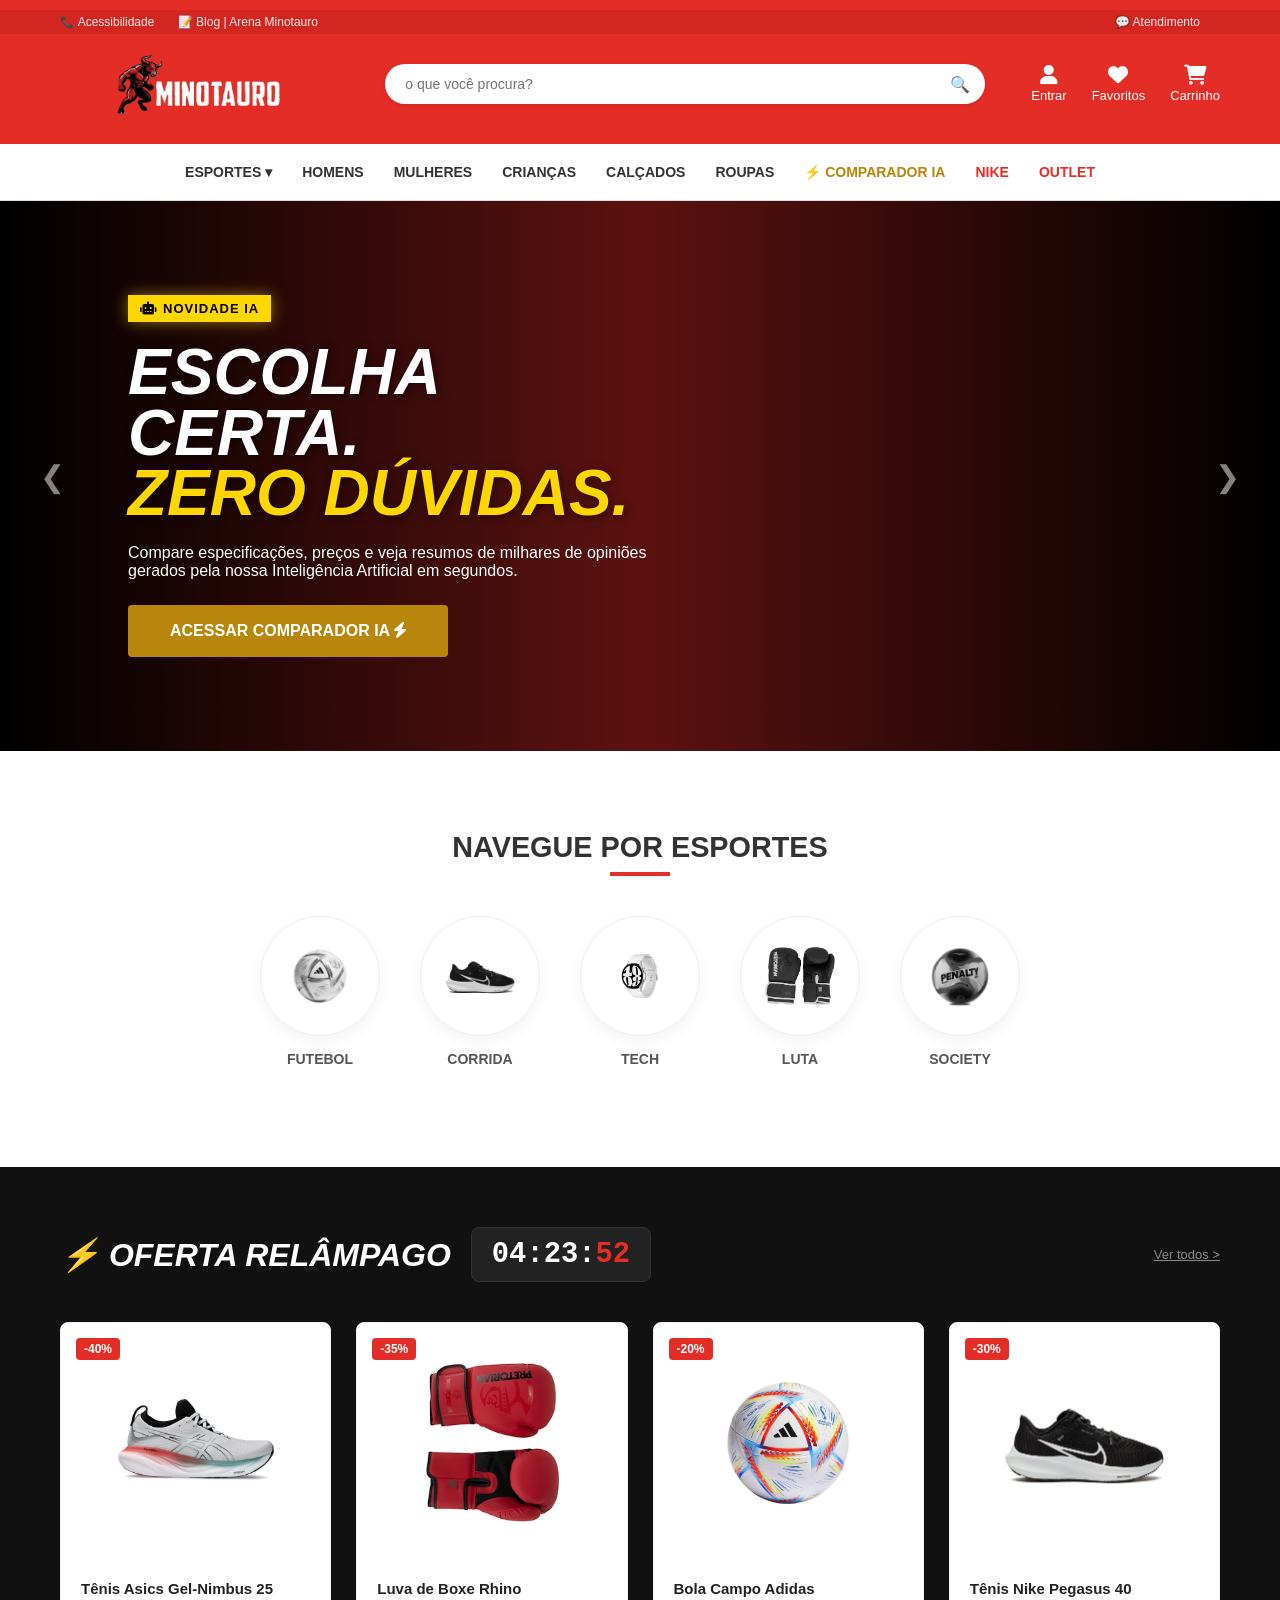
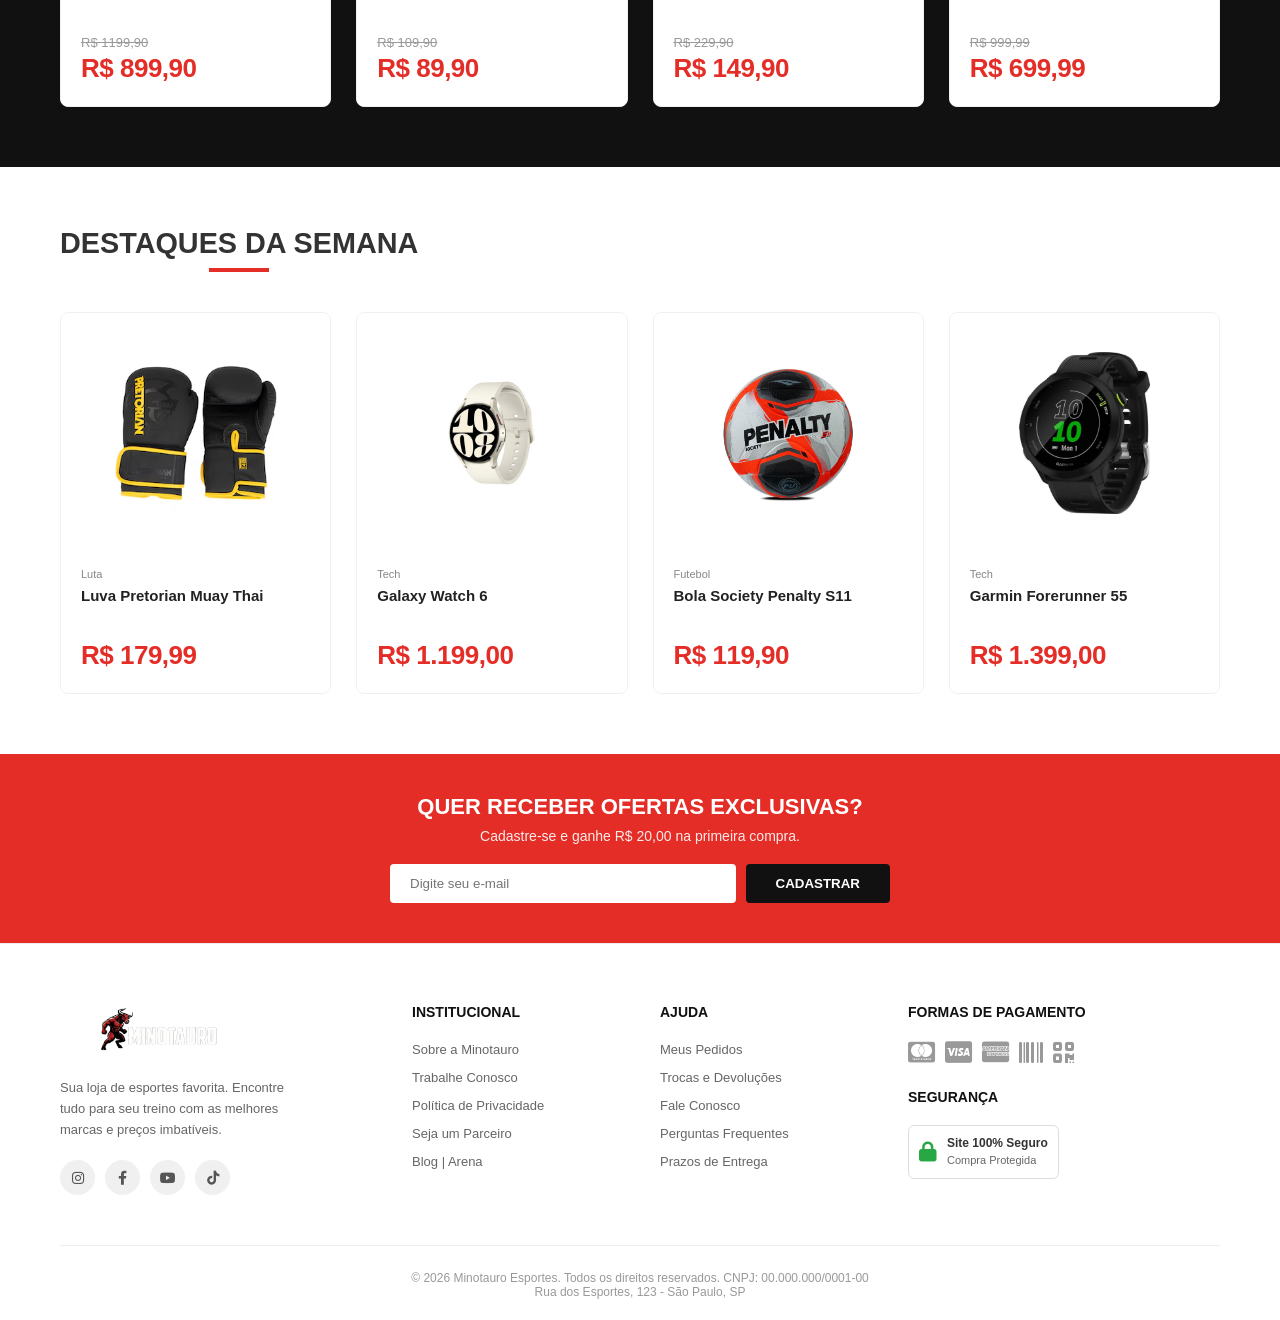
==== commit 1583540b: "ajuste na resposividade" ====
--- a/home.html
+++ b/home.html
@@ -51,7 +51,6 @@
             </div>
         </div>
     </header>
-
     <nav class="nav-bar" id="navBar">
         <div class="container">
             <ul class="nav-list">
@@ -84,9 +83,19 @@
         </div>
     </nav>
 
-    <section class="hero-slider">
+  <section class="hero-slider">
         <div class="slider-container">
-            <div class="slide active" style="background-image: url('https://images.unsplash.com/photo-1517466787929-bc90951d0974?auto=format&fit=crop&q=80');">
+            
+            <div class="slide active banner-ia" style="background-image: url('https://images.unsplash.com/photo-1526676037777-05a232554f77?auto=format&fit=crop&q=80');">
+                <div class="hero-content">
+                    <span class="tag-hero ia-badge"><i class="fas fa-robot"></i> Novidade IA</span>
+                    <h1>Escolha Certa.<br><span class="highlight-gold">Zero Dúvidas.</span></h1>
+                    <p>Compare especificações, preços e veja resumos de milhares de opiniões gerados pela nossa Inteligência Artificial em segundos.</p>
+                    <a href="index.html" class="btn-hero btn-ia">Acessar Comparador IA <i class="fas fa-bolt"></i></a>
+                </div>
+            </div>
+
+            <div class="slide" style="background-image: url('https://images.unsplash.com/photo-1517466787929-bc90951d0974?auto=format&fit=crop&q=80');">
                 <div class="hero-content">
                     <span class="tag-hero">Lançamento</span>
                     <h1>Paixão pelo<br>Futebol</h1>
@@ -94,6 +103,7 @@
                     <a href="#" class="btn-hero">Confira Agora</a>
                 </div>
             </div>
+            
             <div class="slide" style="background-image: url('https://images.unsplash.com/photo-1534438327276-14e5300c3a48?auto=format&fit=crop&q=80');">
                 <div class="hero-content">
                     <span class="tag-hero">Alta Performance</span>
@@ -102,6 +112,7 @@
                     <a href="#" class="btn-hero">Ver Ofertas</a>
                 </div>
             </div>
+
         </div>
         <button class="prev-slide" onclick="mudarSlide(-1)">&#10094;</button>
         <button class="next-slide" onclick="mudarSlide(1)">&#10095;</button>
--- a/home.css
+++ b/home.css
@@ -7,7 +7,7 @@
     --black: #111;
     --gray: #f5f5f5;
     --text-color: #333;
-    --gold-dark: #B8860B; /* Dourado Escuro Sólido */
+    --gold-dark: #B8860B;
 }
 
 * { margin: 0; padding: 0; box-sizing: border-box; }
@@ -25,7 +25,7 @@
 ul { list-style: none; }
 
 /* =========================================
-   2. HEADER (ESTILO CLÁSSICO MINOTAURO)
+   2. HEADER
    ========================================= */
 .header {
   background-color: var(--primary-red);
@@ -41,24 +41,14 @@
   font-size: 12px;
 }
 
-.header-top .container {
-    display: flex;
-    justify-content: space-between;
-}
-
+.header-top .container { display: flex; justify-content: space-between; }
 .header-links span { margin-right: 20px; opacity: 0.9; }
 
 .header-main { padding: 15px 0; }
 .header-content { display: flex; align-items: center; justify-content: space-between; gap: 30px; }
 
-/* Logo Original (Sem filtro) */
-.logo-img { 
-    height: 70px; 
-    width: auto; 
-    display: block; 
-}
-
-/* Busca (Estilo Arredondado) */
+.logo-img { height: 70px; width: auto; display: block; }
+
 .search-container { flex: 1; max-width: 600px; position: relative; }
 .search-input { 
     width: 100%; padding: 12px 50px 12px 20px; 
@@ -71,200 +61,87 @@
     border: none; background: none; color: var(--primary-red); cursor: pointer; font-size: 16px;
 }
 
-/* Ícones de Ação */
 .header-icons { display: flex; gap: 25px; align-items: center; font-size: 13px; font-weight: 500; }
-.header-item { 
-    display: flex; flex-direction: column; align-items: center; gap: 3px; 
-    cursor: pointer; color: white; transition: 0.2s; 
-}
+.header-item { display: flex; flex-direction: column; align-items: center; gap: 3px; cursor: pointer; color: white; transition: 0.2s; }
 .header-item i { font-size: 20px; }
 .header-item:hover { opacity: 0.8; }
 
-/* Menu Mobile (Botão Hambúrguer) */
 .mobile-menu-btn { display: none; background: none; border: none; font-size: 24px; cursor: pointer; color: white; }
 
 /* =========================================
-   3. NAVEGAÇÃO (CLEAN & CENTRALIZADA)
+   3. NAVEGAÇÃO & DROPDOWN
    ========================================= */
 .nav-bar { 
-    background-color: white; 
-    border-bottom: 1px solid #ddd; 
-    padding: 0; 
-    box-shadow: 0 2px 5px rgba(0,0,0,0.05);
+    background-color: white; border-bottom: 1px solid #ddd; padding: 0; box-shadow: 0 2px 5px rgba(0,0,0,0.05);
 }
 
 .nav-list { 
-    display: flex; 
-    gap: 30px; 
-    list-style: none; 
-    flex-wrap: wrap; 
-    align-items: center;
-    justify-content: center; /* Centraliza itens */
-    padding: 15px 0;
+    display: flex; gap: 30px; list-style: none; flex-wrap: wrap; align-items: center; justify-content: center; padding: 15px 0;
 }
 
 .nav-link { 
-    text-decoration: none; 
-    color: #333; 
-    font-weight: 600; 
-    font-size: 14px; 
-    text-transform: uppercase;
-    transition: color 0.3s;
-    padding: 5px 0;
-    display: block;
-    position: relative;
+    text-decoration: none; color: #333; font-weight: 600; font-size: 14px; text-transform: uppercase; transition: color 0.3s; padding: 5px 0; display: block; position: relative;
 }
 
 .nav-link:hover, .red-text { color: var(--primary-red); }
 
-/* =========================================
-   DROPDOWN DE ESPORTES (ESTILO COM ÍCONES)
-   ========================================= */
 .dropdown { position: relative; }
-
 .dropdown-content {
-    display: none; 
-    position: absolute; 
-    top: 100%; 
-    left: 0;
-    background-color: #fff; 
-    min-width: 350px; /* Mais largo para caber 2 colunas */
-    box-shadow: 0 10px 30px rgba(0,0,0,0.1);
-    z-index: 200; 
-    border-top: 3px solid var(--primary-red); 
-    border-radius: 0 0 4px 4px;
-    padding: 20px;
-    
-    /* Layout em Grade (2 Colunas) */
-    grid-template-columns: 1fr 1fr;
-    gap: 10px;
-}
-
-/* Ao passar o mouse, vira Grid */
-.dropdown:hover .dropdown-content { 
-    display: grid; 
-    animation: fadeIn 0.3s ease; 
-}
-
+    display: none; position: absolute; top: 100%; left: 0; background-color: #fff; min-width: 350px; 
+    box-shadow: 0 10px 30px rgba(0,0,0,0.1); z-index: 200; border-top: 3px solid var(--primary-red); border-radius: 0 0 4px 4px; padding: 20px;
+    grid-template-columns: 1fr 1fr; gap: 10px;
+}
+
+.dropdown:hover .dropdown-content { display: grid; animation: fadeIn 0.3s ease; }
 .dropdown-content a {
-    color: #555; 
-    padding: 10px; 
-    text-decoration: none; 
-    display: flex; /* Alinha ícone e texto */
-    align-items: center;
-    gap: 12px; /* Espaço entre ícone e texto */
-    font-size: 13px; 
-    font-weight: 700; /* Texto mais negrito igual ao print */
-    text-transform: uppercase;
-    border-radius: 4px;
-    transition: 0.2s;
-    border-bottom: none; /* Removemos a linha antiga */
-}
-
-/* Estilo do Ícone */
-.dropdown-content a i {
-    color: var(--primary-red); /* Ícone Vermelho */
-    font-size: 16px;
-    width: 20px; /* Largura fixa para alinhar textos */
-    text-align: center;
-}
-
-/* Hover no item */
-.dropdown-content a:hover { 
-    background-color: #fff5f5; /* Fundo rosinha claro */
-    color: var(--primary-red); 
-    padding-left: 15px; /* Pequeno movimento para direita */
-}
-
-/* Animação suave */
-@keyframes fadeIn { 
-    from { opacity: 0; transform: translateY(10px); } 
-    to { opacity: 1; transform: translateY(0); } 
-}
-
-/* Ajuste Mobile: Dropdown volta a ser lista simples */
+    color: #555; padding: 10px; text-decoration: none; display: flex; align-items: center; gap: 12px; font-size: 13px; font-weight: 700; text-transform: uppercase; border-radius: 4px; transition: 0.2s; border-bottom: none;
+}
+.dropdown-content a i { color: var(--primary-red); font-size: 16px; width: 20px; text-align: center; }
+.dropdown-content a:hover { background-color: #fff5f5; color: var(--primary-red); padding-left: 15px; }
+
+@keyframes fadeIn { from { opacity: 0; transform: translateY(10px); } to { opacity: 1; transform: translateY(0); } }
+
 @media (max-width: 900px) {
-    .dropdown:hover .dropdown-content { 
-        display: block; 
-        position: static; 
-        box-shadow: none; 
-        border: none; 
-        padding-left: 20px; 
-    }
-    .dropdown-content a {
-        border-bottom: 1px solid #f9f9f9;
-        font-weight: normal;
-    }
-}
-/* BOTÃO COMPARADOR (Cor Sólida Dourado Escuro) */
+    .dropdown:hover .dropdown-content { display: block; position: static; box-shadow: none; border: none; padding-left: 20px; }
+    .dropdown-content a { border-bottom: 1px solid #f9f9f9; font-weight: normal; }
+}
+
 .link-dourado-brilhante {
-    color: var(--gold-dark) !important;
-    font-weight: 800 !important;
-    text-decoration: none;
-    background: none;
-    -webkit-background-clip: unset;
-    background-clip: unset;
-    animation: none;
-    transition: all 0.3s ease;
-}
-
-.link-dourado-brilhante:hover {
-    color: #8B6508 !important; /* Tom mais escuro no hover */
-    transform: scale(1.05);
-}
-
-/* =========================================
-   4. SLIDER (GRANDE IMPACTO)
-   ========================================= */
-.hero-slider { 
-    position: relative; 
-    height: 550px; 
-    overflow: hidden; 
-    background: #000; 
-    margin-bottom: 40px;
-}
+    color: var(--gold-dark) !important; font-weight: 800 !important; text-decoration: none; background: none; animation: none; transition: all 0.3s ease;
+}
+.link-dourado-brilhante:hover { color: #8B6508 !important; transform: scale(1.05); }
+
+/* =========================================
+   4. HERO SLIDER
+   ========================================= */
+.hero-slider { position: relative; height: 550px; overflow: hidden; background: #000; margin-bottom: 40px; }
 .slider-container { height: 100%; width: 100%; }
 
 .slide {
-    position: absolute; top: 0; left: 0; width: 100%; height: 100%;
-    background-size: cover; background-position: center;
-    display: flex; align-items: center; 
-    opacity: 0; transition: opacity 1s ease-in-out;
+    position: absolute; top: 0; left: 0; width: 100%; height: 100%; background-size: cover; background-position: center; display: flex; align-items: center; opacity: 0; transition: opacity 1s ease-in-out;
 }
 .slide.active { opacity: 1; z-index: 1; }
-
 .slide::before {
     content: ''; position: absolute; top: 0; left: 0; width: 100%; height: 100%;
     background: linear-gradient(90deg, rgba(0,0,0,0.8) 0%, rgba(0,0,0,0.3) 60%, rgba(0,0,0,0) 100%);
 }
 
-.hero-content { 
-    position: relative; z-index: 2; color: white; 
-    margin-left: 10%; max-width: 550px; 
-    animation: slideUp 0.8s ease-out forwards;
-}
+.banner-ia::before { background: linear-gradient(90deg, rgba(0,0,0,0.95) 0%, rgba(229, 45, 39, 0.4) 50%, rgba(0,0,0,0) 100%) !important; }
+.ia-badge { background: #ffd700 !important; color: #000 !important; box-shadow: 0 0 15px rgba(255, 215, 0, 0.5); display: inline-flex; align-items: center; gap: 6px; }
+.highlight-gold { color: #ffd700; font-style: italic; }
+
+.btn-ia { background: var(--gold-dark) !important; color: white !important; display: inline-flex; align-items: center; gap: 10px; border: 2px solid transparent; }
+.btn-ia:hover { background: transparent !important; border-color: #ffd700 !important; color: #ffd700 !important; box-shadow: 0 0 15px rgba(255, 215, 0, 0.3); }
+
+.hero-content { position: relative; z-index: 2; color: white; margin-left: 10%; max-width: 550px; animation: slideUp 0.8s ease-out forwards; }
 @keyframes slideUp { from { opacity: 0; transform: translateY(30px); } to { opacity: 1; transform: translateY(0); } }
 
-.hero-content h1 { 
-    font-size: 4rem; 
-    line-height: 0.95; font-weight: 900; 
-    text-transform: uppercase; margin: 20px 0; font-style: italic;
-    text-shadow: 2px 2px 10px rgba(0,0,0,0.5);
-}
+.hero-content h1 { font-size: 4rem; line-height: 0.95; font-weight: 900; text-transform: uppercase; margin: 20px 0; font-style: italic; text-shadow: 2px 2px 10px rgba(0,0,0,0.5); }
 .tag-hero { background: #ffd700; color: #000; padding: 6px 12px; font-weight: 800; text-transform: uppercase; font-size: 13px; letter-spacing: 1px; }
-.btn-hero { 
-    display: inline-block; background: var(--primary-red); color: white; 
-    padding: 15px 40px; font-weight: bold; border-radius: 4px; margin-top: 25px; 
-    transition: 0.3s; font-size: 16px; text-transform: uppercase;
-}
+.btn-hero { display: inline-block; background: var(--primary-red); color: white; padding: 15px 40px; font-weight: bold; border-radius: 4px; margin-top: 25px; transition: 0.3s; font-size: 16px; text-transform: uppercase; }
 .btn-hero:hover { background: white; color: var(--primary-red); }
 
-.prev-slide, .next-slide {
-    position: absolute; top: 50%; transform: translateY(-50%);
-    background: transparent; color: rgba(255,255,255,0.5); border: none; 
-    padding: 20px; cursor: pointer; z-index: 10; font-size: 30px;
-    transition: 0.3s;
-}
+.prev-slide, .next-slide { position: absolute; top: 50%; transform: translateY(-50%); background: transparent; color: rgba(255,255,255,0.5); border: none; padding: 20px; cursor: pointer; z-index: 10; font-size: 30px; transition: 0.3s; }
 .prev-slide:hover, .next-slide:hover { color: white; transform: translateY(-50%) scale(1.2); }
 .prev-slide { left: 20px; }
 .next-slide { right: 20px; }
@@ -278,20 +155,15 @@
 
 .cat-grid { display: flex; justify-content: center; gap: 40px; flex-wrap: wrap; }
 .cat-item { display: flex; flex-direction: column; align-items: center; gap: 15px; transition: 0.3s; cursor: pointer; }
-.cat-circle {
-    width: 120px; height: 120px; border-radius: 50%; background: #fff; border: 1px solid #eee;
-    display: flex; align-items: center; justify-content: center; overflow: hidden; transition: 0.3s;
-    box-shadow: 0 5px 15px rgba(0,0,0,0.05);
-}
+.cat-circle { width: 120px; height: 120px; border-radius: 50%; background: #fff; border: 1px solid #eee; display: flex; align-items: center; justify-content: center; overflow: hidden; transition: 0.3s; box-shadow: 0 5px 15px rgba(0,0,0,0.05); }
 .cat-circle img { width: 60%; height: 60%; object-fit: contain; filter: grayscale(100%); transition: 0.3s; }
 .cat-name { font-weight: 700; font-size: 14px; color: #555; text-transform: uppercase; }
-
 .cat-item:hover .cat-circle { border-color: var(--primary-red); transform: translateY(-5px); box-shadow: 0 10px 25px rgba(229, 45, 39, 0.2); }
 .cat-item:hover img { filter: grayscale(0); transform: scale(1.1); }
 .cat-item:hover .cat-name { color: var(--primary-red); }
 
 /* =========================================
-   6. OFERTA RELÂMPAGO & CARDS
+   6. CARDS E PRODUTOS
    ========================================= */
 .flash-sale { background-color: #111; padding: 60px 0; color: white; margin: 60px 0; }
 .flash-header { display: flex; justify-content: space-between; align-items: center; margin-bottom: 40px; }
@@ -302,94 +174,36 @@
 
 .flash-grid, .products-grid { display: grid; grid-template-columns: repeat(4, 1fr); gap: 25px; }
 
-/* --- CARD DE PRODUTO (DESIGN CLEAN) --- */
-.product-card {
-    background: white; 
-    border: 1px solid #f0f0f0; 
-    border-radius: 8px; 
-    overflow: hidden; 
-    position: relative;
-    transition: all 0.3s ease; 
-    display: flex; 
-    flex-direction: column; 
-    text-align: left;
-    height: 100%; 
-    cursor: pointer;
-}
-
-.product-card:hover { 
-    transform: translateY(-5px); 
-    box-shadow: 0 15px 35px rgba(0,0,0,0.1); 
-    border-color: transparent;
-}
-
-.img-wrapper { 
-    height: 240px; 
-    padding: 30px; 
-    display: flex; 
-    align-items: center; 
-    justify-content: center; 
-    background: #fff; 
-    position: relative;
-}
-
+.product-card { background: white; border: 1px solid #f0f0f0; border-radius: 8px; overflow: hidden; position: relative; transition: all 0.3s ease; display: flex; flex-direction: column; text-align: left; height: 100%; cursor: pointer; }
+.product-card:hover { transform: translateY(-5px); box-shadow: 0 15px 35px rgba(0,0,0,0.1); border-color: transparent; }
+
+.img-wrapper { height: 240px; padding: 30px; display: flex; align-items: center; justify-content: center; background: #fff; position: relative; }
 .img-wrapper img { max-width: 90%; max-height: 90%; object-fit: contain; transition: transform 0.4s ease; }
 .product-card:hover .img-wrapper img { transform: scale(1.08); }
 
-.p-info { 
-    padding: 15px 20px 25px 20px; 
-    display: flex; flex-direction: column; flex: 1; 
-    background: white; justify-content: flex-end; 
-}
-
+.p-info { padding: 15px 20px 25px 20px; display: flex; flex-direction: column; flex: 1; background: white; justify-content: flex-end; }
 .p-cat { font-size: 11px; text-transform: capitalize; color: #888; font-weight: 500; margin-bottom: 5px; display: block; }
 .p-info h3 { font-size: 15px; color: #222; margin-bottom: 15px; line-height: 1.4; font-weight: 700; min-height: 42px; }
 
-/* Preço */
 .p-price { margin-top: auto; display: flex; align-items: flex-end; gap: 5px; flex-wrap: wrap; }
-
-/* 1. Regra Geral: Esconde preço antigo (Para os Destaques ficarem clean) */
 .p-price .old { display: none; }
-
-/* 2. Regra Específica: Mostra preço antigo nas Ofertas Relâmpago */
-.flash-grid .p-price .old { 
-    display: block; 
-    font-size: 13px; text-decoration: line-through; 
-    color: #999; font-weight: 500; width: 100%; margin-bottom: 0; 
-}
-
-.p-price .new { 
-    font-size: 26px; font-weight: 900; color: #e52d27; 
-    letter-spacing: -0.5px; line-height: 1; 
-}
-
-/* Botão Eu Quero */
-.btn-card-action {
-    position: absolute; bottom: 20px; left: 20px; right: 20px;
-    width: calc(100% - 40px); background: #111; color: white; border: none; 
-    padding: 12px; font-weight: 800; border-radius: 4px; cursor: pointer; 
-    opacity: 0; transform: translateY(10px); transition: all 0.3s cubic-bezier(0.25, 0.8, 0.25, 1);
-    text-transform: uppercase; font-size: 12px; box-shadow: 0 5px 15px rgba(0,0,0,0.2);
-}
-
+.flash-grid .p-price .old { display: block; font-size: 13px; text-decoration: line-through; color: #999; font-weight: 500; width: 100%; margin-bottom: 0; }
+.p-price .new { font-size: 26px; font-weight: 900; color: #e52d27; letter-spacing: -0.5px; line-height: 1; }
+
+.btn-card-action { position: absolute; bottom: 20px; left: 20px; right: 20px; width: calc(100% - 40px); background: #111; color: white; border: none; padding: 12px; font-weight: 800; border-radius: 4px; cursor: pointer; opacity: 0; transform: translateY(10px); transition: all 0.3s cubic-bezier(0.25, 0.8, 0.25, 1); text-transform: uppercase; font-size: 12px; box-shadow: 0 5px 15px rgba(0,0,0,0.2); }
 .product-card:hover .btn-card-action { opacity: 1; transform: translateY(0); }
 .btn-card-action:hover { background: var(--primary-red); transform: translateY(-2px); }
 
 .tag-off { position: absolute; top: 15px; left: 15px; background: var(--primary-red); color: white; padding: 4px 8px; font-weight: 800; font-size: 12px; border-radius: 4px; z-index: 5; }
 
-/* BANNER DESAFIO */
-.challenge-banner {
-    background: linear-gradient(135deg, #e0e0e0 0%, #f9f9f9 100%); padding: 60px; 
-    border-radius: 12px; margin: 60px 0; position: relative; overflow: hidden;
-    display: flex; align-items: center; justify-content: space-between;
-}
+.challenge-banner { background: linear-gradient(135deg, #e0e0e0 0%, #f9f9f9 100%); padding: 60px; border-radius: 12px; margin: 60px 0; position: relative; overflow: hidden; display: flex; align-items: center; justify-content: space-between; }
 .challenge-text h2 { font-size: 3rem; font-weight: 900; line-height: 0.9; font-style: italic; color: #111; margin-bottom: 15px; }
 .challenge-text p { color: #555; margin-bottom: 30px; font-size: 1.1rem; }
 .btn-challenge { border: 2px solid #111; background: transparent; padding: 12px 35px; font-weight: 800; cursor: pointer; transition: 0.3s; text-transform: uppercase; }
 .btn-challenge:hover { background: #111; color: white; }
 
 /* =========================================
-   7. RODAPÉ REFINADO
+   7. RODAPÉ E NEWSLETTER
    ========================================= */
 .newsletter-section { background-color: var(--primary-red); color: white; padding: 40px 0; text-align: center; margin-top: 60px; }
 .news-content h3 { font-size: 22px; font-weight: 800; text-transform: uppercase; margin-bottom: 8px; }
@@ -401,7 +215,6 @@
 
 .main-footer { background-color: #fff; color: #333; padding: 60px 0 20px; border-top: 1px solid #eee; }
 .footer-grid { display: grid; grid-template-columns: 1.5fr 1fr 1fr 1.5fr; gap: 40px; margin-bottom: 50px; }
-
 .brand-col p { font-size: 13px; color: #666; line-height: 1.6; margin: 20px 0; max-width: 250px; }
 .social-icons { display: flex; gap: 10px; }
 .social-btn { width: 35px; height: 35px; background-color: #f0f0f0; border-radius: 50%; display: flex; align-items: center; justify-content: center; color: #555; transition: 0.3s; font-size: 14px; }
@@ -421,112 +234,40 @@
 .footer-bottom { border-top: 1px solid #eee; padding-top: 25px; text-align: center; font-size: 12px; color: #999; }
 
 /* =========================================
-   8. TUTORIAL / POPOVER (REFINADO PARA HOME)
-   ========================================= */
-.tutorial-overlay {
-    position: fixed; top: 0; left: 0; width: 100%; height: 100%;
-    background: rgba(0,0,0,0.7); z-index: 10000; opacity: 0; 
-    transition: opacity 0.3s; pointer-events: none; cursor: pointer;
-}
+   8. TUTORIAL / POPOVER
+   ========================================= */
+.tutorial-overlay { position: fixed; top: 0; left: 0; width: 100%; height: 100%; background: rgba(0,0,0,0.7); z-index: 10000; opacity: 0; transition: opacity 0.3s; pointer-events: none; cursor: pointer; }
 .tutorial-overlay.visible { opacity: 1; pointer-events: auto; }
 
-.tutorial-popover {
-    position: absolute; 
-    z-index: 10002; /* Acima do menu e do slider */
-    background: white; 
-    width: 280px; 
-    padding: 20px; 
-    border-radius: 12px; 
-    box-shadow: 0 10px 40px rgba(0,0,0,0.4); 
-    
-    /* Estado inicial */
-    opacity: 0; 
-    transform: translateY(15px); 
-    transition: all 0.4s cubic-bezier(0.175, 0.885, 0.32, 1.275); 
-    pointer-events: none; 
-    
-    /* Borda superior vermelha */
-    border-top: 4px solid #e52d27; 
-}
-
-.tutorial-popover.visible { 
-    opacity: 1; 
-    transform: translateY(0); 
-    pointer-events: auto; 
-}
-
-/* Seta dinâmica */
-.tutorial-arrow {
-    position: absolute; 
-    top: -12px; 
-    width: 0; height: 0; 
-    border-left: 8px solid transparent; 
-    border-right: 8px solid transparent; 
-    border-bottom: 8px solid #e52d27; 
-    left: 20px; /* Ajustado via JS */
-    transition: left 0.3s; 
-}
-
-/* Cabeçalho do Balão */
-.popover-header { 
-    display: flex; 
-    align-items: center; 
-    justify-content: space-between; 
-    margin-bottom: 10px; 
-}
-
+.tutorial-popover { position: absolute; z-index: 10002; background: white; width: 280px; padding: 20px; border-radius: 12px; box-shadow: 0 10px 40px rgba(0,0,0,0.4); opacity: 0; transform: translateY(15px); transition: all 0.4s cubic-bezier(0.175, 0.885, 0.32, 1.275); pointer-events: none; border-top: 4px solid #e52d27; }
+.tutorial-popover.visible { opacity: 1; transform: translateY(0); pointer-events: auto; }
+
+.tutorial-arrow { position: absolute; top: -12px; width: 0; height: 0; border-left: 8px solid transparent; border-right: 8px solid transparent; border-bottom: 8px solid #e52d27; left: 20px; transition: left 0.3s; }
+.popover-header { display: flex; align-items: center; justify-content: space-between; margin-bottom: 10px; }
 .popover-title-group { display: flex; align-items: center; gap: 8px; }
 .popover-badge { background: #e52d27; color: white; font-size: 9px; font-weight: 800; padding: 2px 6px; border-radius: 4px; text-transform: uppercase; }
 .popover-title { color: #333; font-weight: 800; font-size: 14px; margin: 0; }
-
 .popover-text { font-size: 13px; color: #666; line-height: 1.5; margin-bottom: 15px; }
 
-/* Botão de Fechar (X) */
-.popover-close { 
-    border: none; background: none; color: #999; 
-    cursor: pointer; font-size: 18px; line-height: 1; 
-    padding: 0; margin-left: 10px;
-}
+.popover-close { border: none; background: none; color: #999; cursor: pointer; font-size: 18px; line-height: 1; padding: 0; margin-left: 10px; }
 .popover-close:hover { color: #333; }
 
-/* Botão de Ação ("Vamos lá!") */
-.popover-action-btn {
-    display: block;
-    width: 100%;
-    background-color: #e52d27;
-    color: white;
-    border: none;
-    padding: 10px 0;
-    border-radius: 6px;
-    font-size: 13px;
-    font-weight: 700;
-    text-transform: uppercase;
-    cursor: pointer;
-    text-align: center;
-    transition: background 0.2s, transform 0.2s;
-    text-decoration: none;
-    box-shadow: 0 4px 6px rgba(229, 45, 39, 0.2);
-}
-
-.popover-action-btn:hover {
-    background-color: #d42620;
-    transform: translateY(-1px);
-}
-/* =========================================
-   9. RESPONSIVIDADE (MOBILE)
+.popover-action-btn { display: block; width: 100%; background-color: #e52d27; color: white; border: none; padding: 10px 0; border-radius: 6px; font-size: 13px; font-weight: 700; text-transform: uppercase; cursor: pointer; text-align: center; transition: background 0.2s, transform 0.2s; text-decoration: none; box-shadow: 0 4px 6px rgba(229, 45, 39, 0.2); }
+.popover-action-btn:hover { background-color: #d42620; transform: translateY(-1px); }
+
+/* =========================================
+   9. RESPONSIVIDADE
    ========================================= */
 @media (max-width: 900px) {
-    /* Header & Menu */
     .header-top { display: none; }
     .header-content { flex-direction: row; flex-wrap: wrap; padding: 0 10px; }
     .mobile-menu-btn { display: block; order: 1; }
     .logo { order: 2; margin: 0 auto; }
     .header-icons { order: 3; gap: 15px; }
-    .header-icons span { display: none; } /* Ícones sem texto */
+    .header-icons span { display: none; }
     .search-container { order: 4; width: 100%; max-width: 100%; margin-top: 10px; }
     .logo-img { height: 40px; }
 
-    /* Nav Mobile (Lateral) */
     .nav-bar { display: none; position: fixed; top: 0; left: 0; width: 80%; height: 100vh; background: white; z-index: 1000; padding: 20px; box-shadow: 2px 0 10px rgba(0,0,0,0.2); overflow-y: auto; }
     .nav-bar.active { display: block; animation: slideRight 0.3s ease; }
     @keyframes slideRight { from { transform: translateX(-100%); } to { transform: translateX(0); } }
@@ -534,22 +275,49 @@
     .nav-link { display: block; padding: 15px; border-bottom: 1px solid #eee; width: 100%; }
     .dropdown:hover .dropdown-content { position: static; box-shadow: none; border: none; padding-left: 20px; background: #f9f9f9; display: block; }
 
-    /* Slider Mobile */
     .hero-slider { height: 400px; }
     .hero-content { margin-left: 20px; max-width: 90%; text-align: left; }
     .hero-content h1 { font-size: 2.5rem; }
 
-    /* Grids Mobile */
-    .cat-grid { gap: 20px; overflow-x: auto; padding: 10px; justify-content: flex-start; scroll-behavior: smooth; }
+.cat-grid { gap: 20px; overflow-x: auto; padding: 10px; justify-content: flex-start; scroll-behavior: smooth; }
     .cat-item { min-width: 100px; flex-shrink: 0; }
+    
     .flash-grid, .products-grid { grid-template-columns: repeat(2, 1fr); gap: 10px; }
-    .img-wrapper { height: 160px; padding: 10px; }
-    .p-info h3 { font-size: 13px; height: 36px; }
-    .btn-card-action { opacity: 1; transform: translateY(0); display: block; }
+    
+    /* Ajustes do Card para dar respiro aos textos */
+    .product-card { height: auto; }
+    .img-wrapper { height: 140px; padding: 10px; }
+    .p-info { padding: 12px; } /* Reduz margens internas no celular */
+    .p-info h3 { font-size: 13px; height: auto; min-height: 36px; margin-bottom: 10px; }
+    
+    /* Tamanhos dos Preços no Mobile */
+    .p-price .new { font-size: 20px; }
+    .flash-grid .p-price .old { font-size: 11px; margin-bottom: 2px; }
+
+    /* O SEGREDO: Botão Relativo (Não sobrepõe mais o preço) */
+    .btn-card-action { 
+        position: relative; 
+        bottom: auto; 
+        left: auto; 
+        right: auto;
+        width: 100%; 
+        margin-top: 15px; 
+        opacity: 1; 
+        transform: translateY(0); 
+        display: block; 
+        padding: 10px;
+    }
 
     /* Footer Mobile */
     .footer-grid { grid-template-columns: 1fr; gap: 30px; text-align: center; }
     .social-icons, .payment-methods, .security-badge { justify-content: center; }
     .news-form { flex-direction: column; }
     .news-form button { width: 100%; }
+}
+
+@media (max-width: 480px) {
+    .flash-grid, .products-grid { grid-template-columns: 1fr; }
+    .hero-content h1 { font-size: 2.2rem; }
+    .flash-title h2 { font-size: 1.5rem; }
+    .timer-box { font-size: 1.2rem; padding: 8px 15px; }
 }
